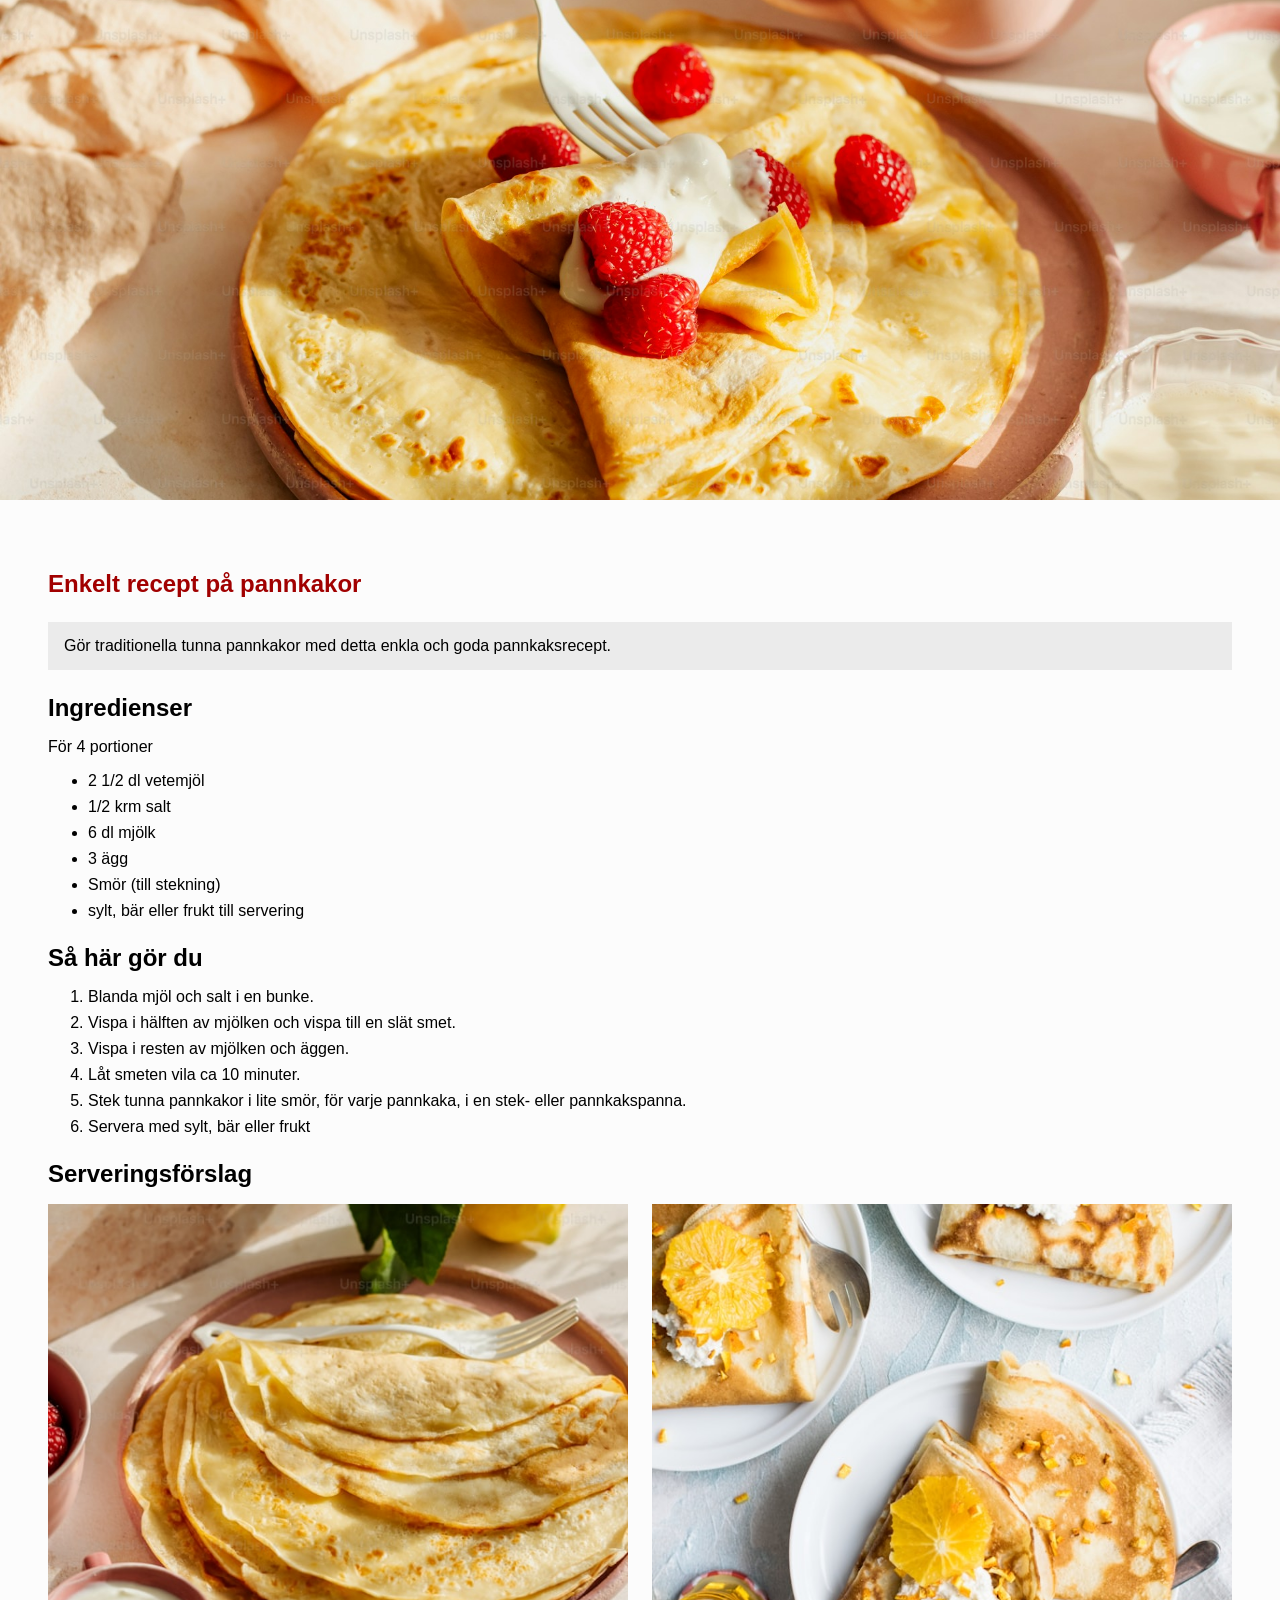
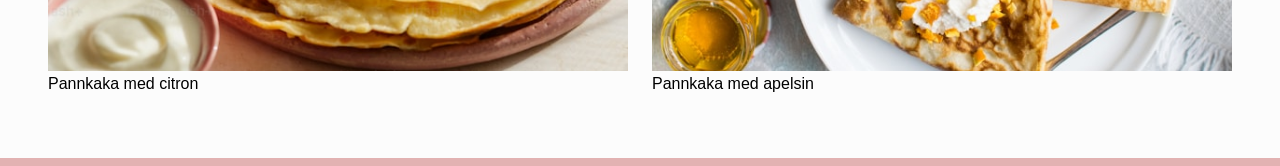
==== index.html @ b10c945f "Lagt till semantiska taggar" ====
<!DOCTYPE html>
<html lang="sv">
  <head>
    <meta charset="UTF-8" />
    <meta name="viewport" content="width=device-width, initial-scale=1.0" />
    <title>Enkelt recept på pannkakor</title>
    <link rel="stylesheet" href="style.css" />
  </head>

  <body>
    <main>
      <img src="/pics/pic1.jpg" class="bigPic" alt="Pannkaka med hallon" />
      <section>
        <h1 class="huvudRubrik">Enkelt recept på pannkakor</h1>
        <p class="beskrivning">
          Gör traditionella tunna pannkakor med detta enkla och goda
          pannkaksrecept.
        </p>

        <article>
          <h2 class="underRubrik">Ingredienser</h2>
          <p>För 4 portioner</p>
          <ul>
            <li>2 1/2 dl vetemjöl</li>
            <li>1/2 krm salt</li>
            <li>6 dl mjölk</li>
            <li>3 ägg</li>
            <li>Smör (till stekning)</li>
            <li>sylt, bär eller frukt till servering</li>
          </ul>
        </article>

        <article>
          <h2 class="underRubrik">Så här gör du</h2>
          <ol>
            <li>Blanda mjöl och salt i en bunke.</li>
            <li>Vispa i hälften av mjölken och vispa till en slät smet.</li>
            <li>Vispa i resten av mjölken och äggen.</li>
            <li>Låt smeten vila ca 10 minuter.</li>
            <li>
              Stek tunna pannkakor i lite smör, för varje pannkaka, i en stek-
              eller pannkakspanna.
            </li>
            <li>Servera med sylt, bär eller frukt</li>
          </ol>
        </article>

        <article>
          <h2 class="underRubrik">Serveringsförslag</h2>
          <div class="smallPicsArticle">
            <figure>
              <img
                src="/pics/pic2.jpg"
                class="smallPic"
                alt="Pannkaka med citron"
              />
              <figcaption>Pannkaka med citron</figcaption>
            </figure>

            <figure>
              <img
                src="/pics/pic3.jpg"
                class="smallPic"
                alt="Pannkaka med apelsin"
              />
              <figcaption>Pannkaka med apelsin</figcaption>
            </figure>
          </div>
        </article>
      </section>
    </main>
  </body>
</html>
---- style.css ----
body {
    display: flex;
    flex-direction: column;
    align-items: center;
    background: rgba(161, 0, 0, 0.3);
    margin-top: 0;
}

section {
    font-family: 'opensans', sans-serif;
    max-width: 1280px;
    background: #fcfcfc;
    align-items: center;
    padding: 48px 48px 64px 48px;
    border: #fcfcfc solid 1px;
}

ul, ol {
    margin-bottom: 24px;   
}

li {
    margin-bottom: 8px;
}

.huvudRubrik {
    color: #a10000;
    margin-bottom: 24px;
}

.underRubrik {
    margin: 0;
    margin-bottom: 16px;
}

.beskrivning {
    background: #EBEBEB;
    font-weight: 400;
    font-size: 16px;
    padding: 16px;
    line-height: 100%;
    margin: 0;
    margin-bottom: 24px;
}

.bigPic {
    width: 1280px;
    border: 1px solid #fcfcfc;
    border-top: none;
    height: 500px;
    object-fit: cover;
    display: block;

}

.smallPicsArticle {
    display: flex;
    gap: 24px;
}

.smallPicsArticle figure {
    margin: 0;
}

.smallPic {
    width: 580px;
    min-width: 300px;
    height: 467px;
    object-fit: cover;
}
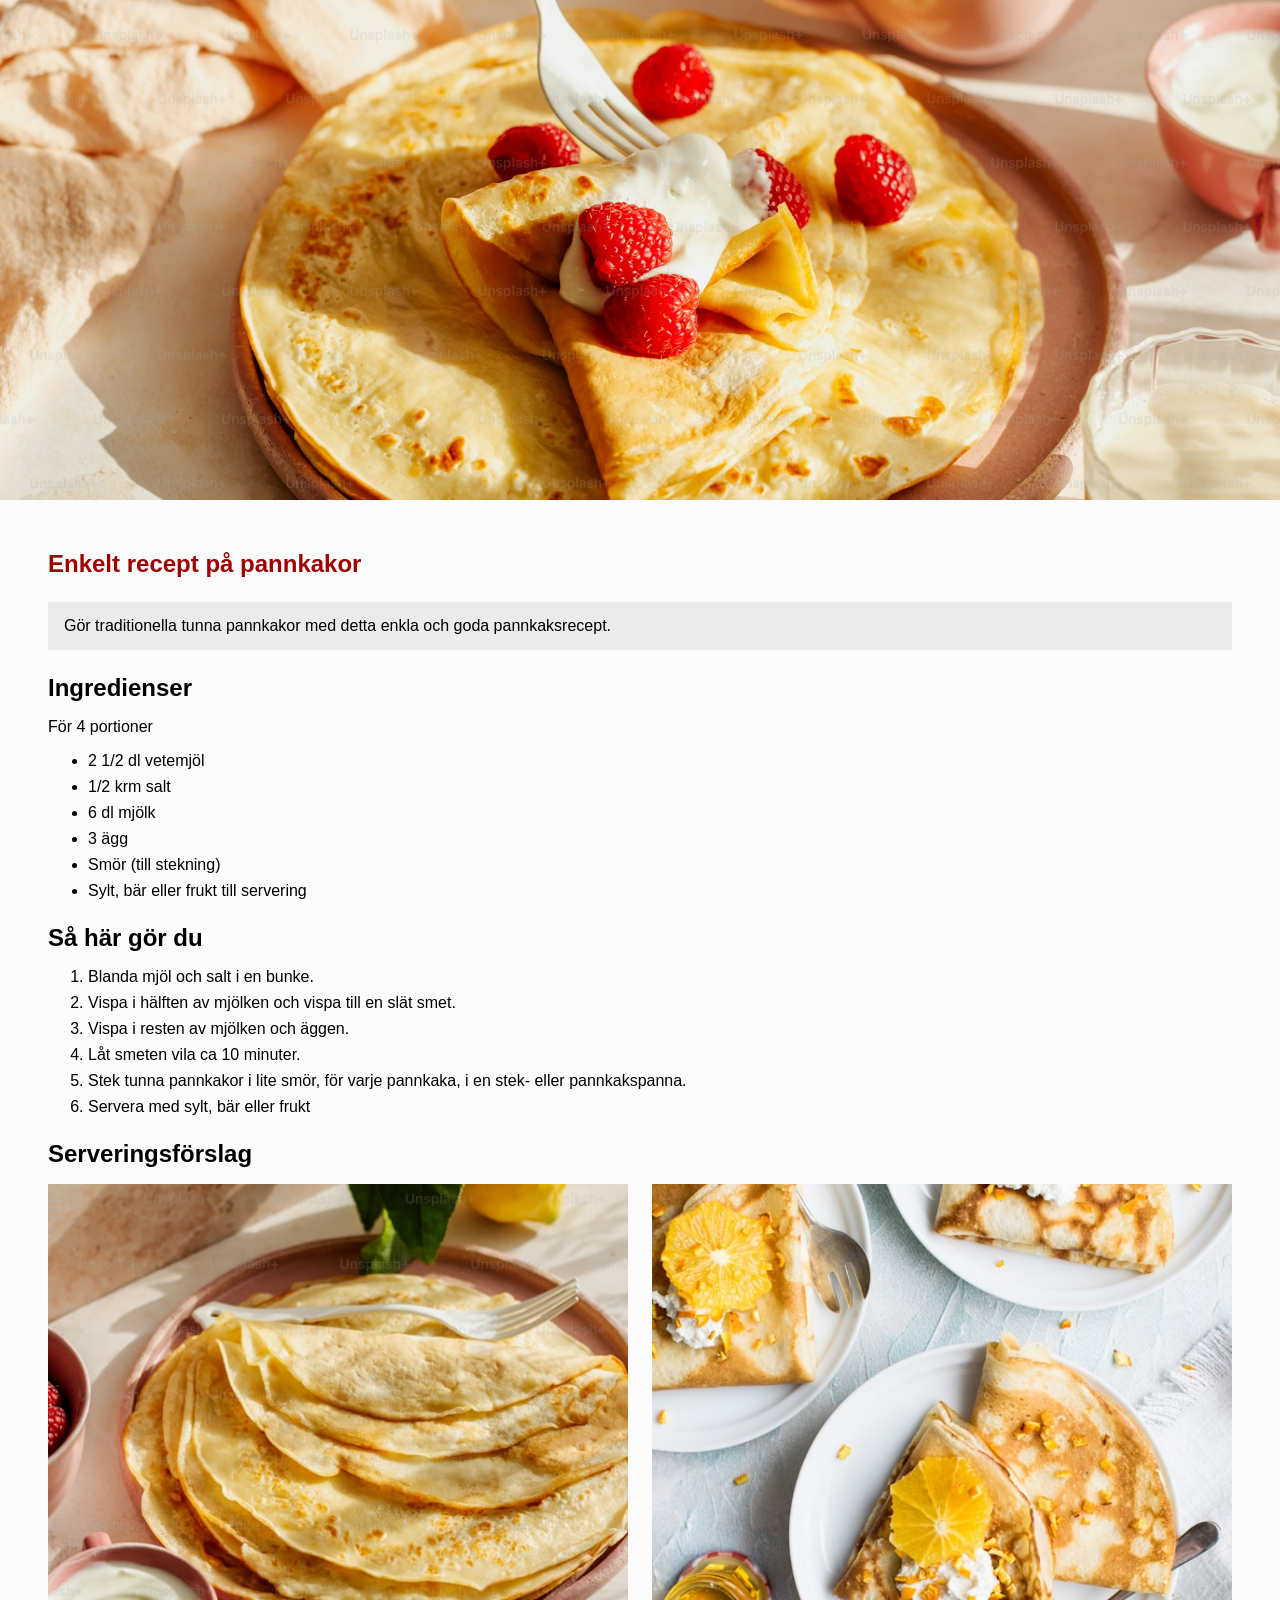
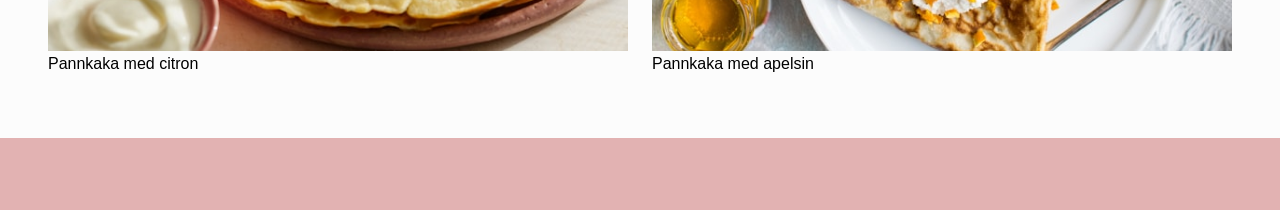
==== commit 1c697f08: "Lite mer sematiskt fix med aria" ====
--- a/index.html
+++ b/index.html
@@ -11,14 +11,14 @@
     <main>
       <img src="/pics/pic1.jpg" class="bigPic" alt="Pannkaka med hallon" />
       <section>
-        <h1 class="huvudRubrik">Enkelt recept på pannkakor</h1>
-        <p class="beskrivning">
+        <h1 class="mainHeading">Enkelt recept på pannkakor</h1>
+        <p class="description">
           Gör traditionella tunna pannkakor med detta enkla och goda
           pannkaksrecept.
         </p>
 
-        <article>
-          <h2 class="underRubrik">Ingredienser</h2>
+        <article aria-labelledby="ingredients">
+          <h2 id="ingredients" class="subHeading">Ingredienser</h2>
           <p>För 4 portioner</p>
           <ul>
             <li>2 1/2 dl vetemjöl</li>
@@ -26,12 +26,12 @@
             <li>6 dl mjölk</li>
             <li>3 ägg</li>
             <li>Smör (till stekning)</li>
-            <li>sylt, bär eller frukt till servering</li>
+            <li>Sylt, bär eller frukt till servering</li>
           </ul>
         </article>
 
-        <article>
-          <h2 class="underRubrik">Så här gör du</h2>
+        <article aria-labelledby="instructions">
+          <h2 id="instructions" class="subHeading">Så här gör du</h2>
           <ol>
             <li>Blanda mjöl och salt i en bunke.</li>
             <li>Vispa i hälften av mjölken och vispa till en slät smet.</li>
@@ -45,8 +45,8 @@
           </ol>
         </article>
 
-        <article>
-          <h2 class="underRubrik">Serveringsförslag</h2>
+        <article aria-labelledby="serving">
+          <h2 id="serving" class="subHeading">Serveringsförslag</h2>
           <div class="smallPicsArticle">
             <figure>
               <img
--- a/style.css
+++ b/style.css
@@ -12,6 +12,7 @@
     background: #fcfcfc;
     align-items: center;
     padding: 48px 48px 64px 48px;
+    margin-bottom: 64px;
     border: #fcfcfc solid 1px;
 }
 
@@ -23,17 +24,18 @@
     margin-bottom: 8px;
 }
 
-.huvudRubrik {
+.mainHeading {
     color: #a10000;
+    margin-top: 0;
     margin-bottom: 24px;
 }
 
-.underRubrik {
+.subHeading {
     margin: 0;
     margin-bottom: 16px;
 }
 
-.beskrivning {
+.description {
     background: #EBEBEB;
     font-weight: 400;
     font-size: 16px;
@@ -58,7 +60,7 @@
     gap: 24px;
 }
 
-.smallPicsArticle figure {
+.smallPicsArticle figure{
     margin: 0;
 }
 
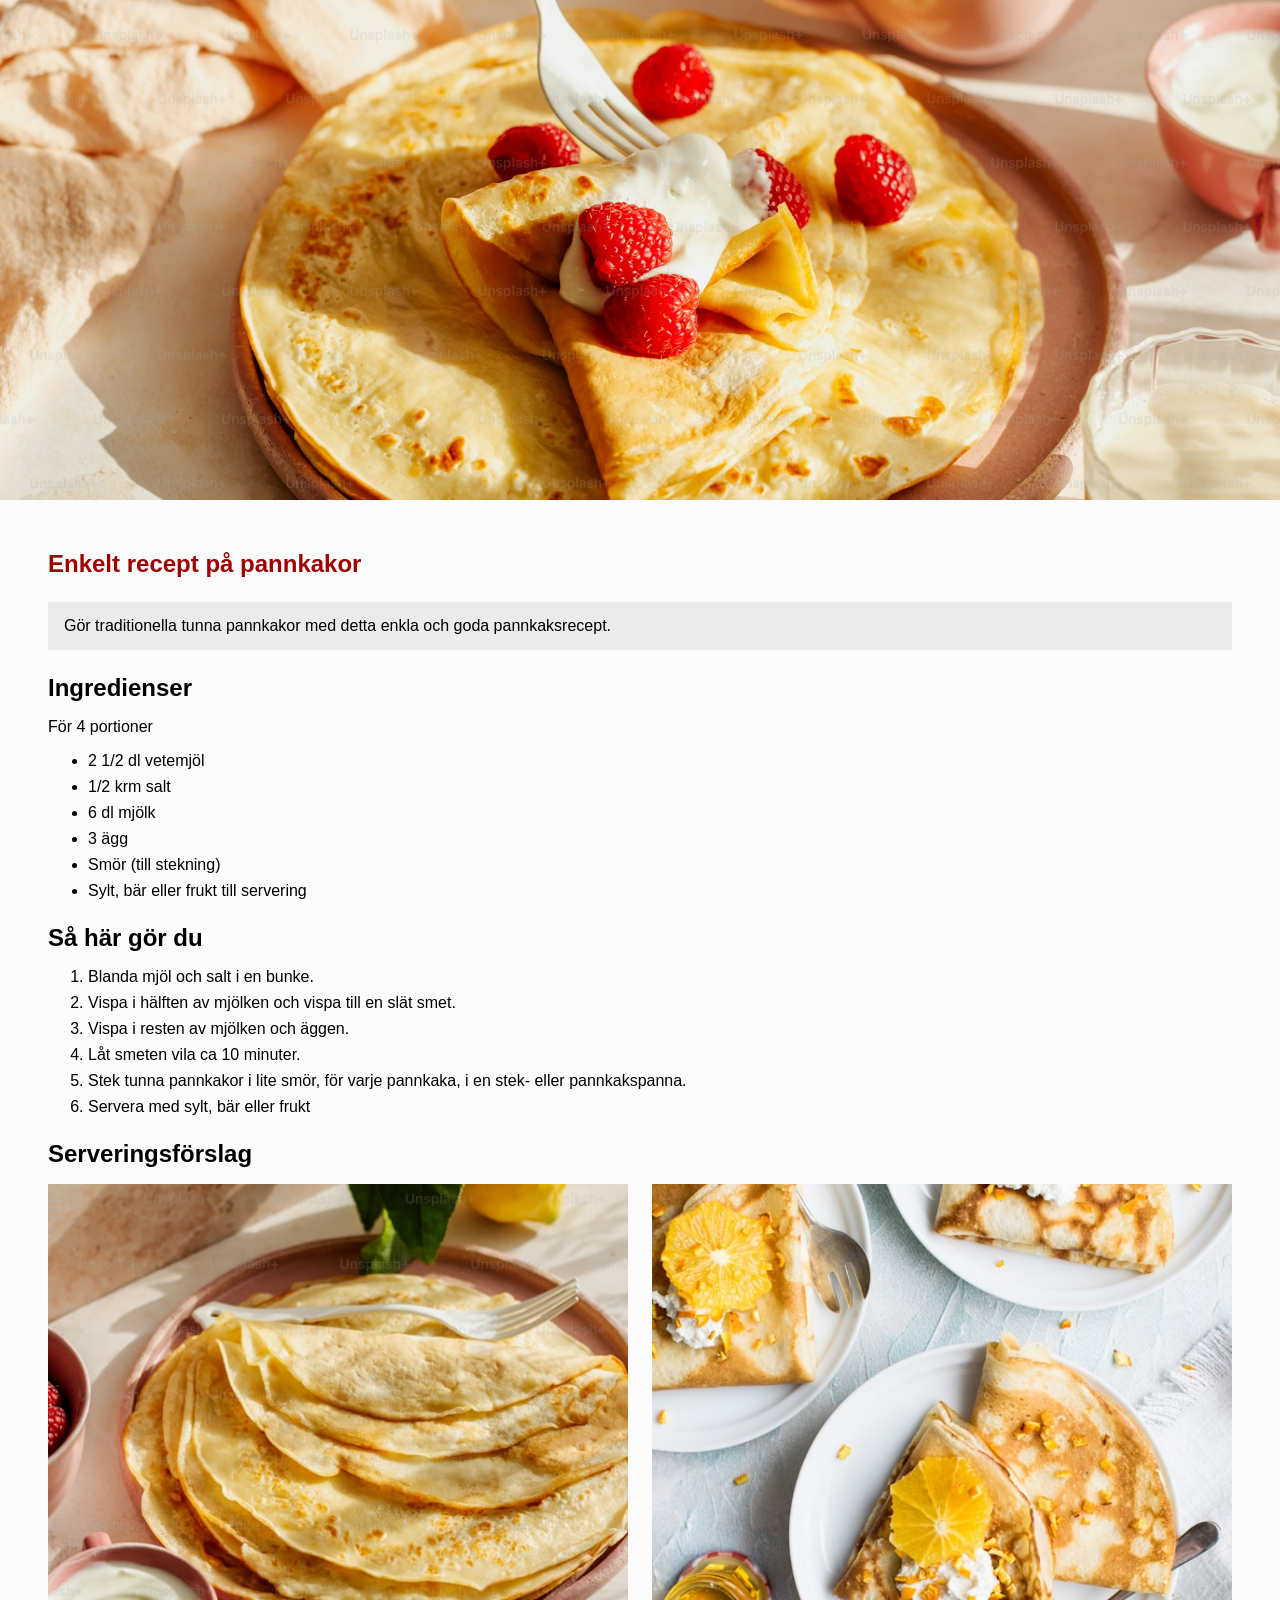
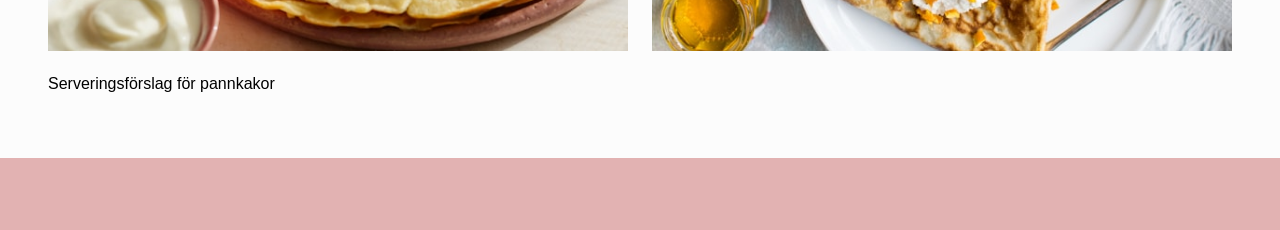
==== commit 188b11c0: "Figure fix" ====
--- a/index.html
+++ b/index.html
@@ -8,16 +8,17 @@
   </head>
 
   <body>
-    <main>
+    <a href="#main-content" class="skip-link">Hoppa till innehåll</a>
+    <main id="main-content">
       <img src="/pics/pic1.jpg" class="bigPic" alt="Pannkaka med hallon" />
-      <section>
+      <article>
         <h1 class="mainHeading">Enkelt recept på pannkakor</h1>
         <p class="description">
           Gör traditionella tunna pannkakor med detta enkla och goda
           pannkaksrecept.
         </p>
 
-        <article aria-labelledby="ingredients">
+        <section aria-labelledby="ingredients">
           <h2 id="ingredients" class="subHeading">Ingredienser</h2>
           <p>För 4 portioner</p>
           <ul>
@@ -28,9 +29,9 @@
             <li>Smör (till stekning)</li>
             <li>Sylt, bär eller frukt till servering</li>
           </ul>
-        </article>
+        </section>
 
-        <article aria-labelledby="instructions">
+        <section aria-labelledby="instructions">
           <h2 id="instructions" class="subHeading">Så här gör du</h2>
           <ol>
             <li>Blanda mjöl och salt i en bunke.</li>
@@ -43,31 +44,27 @@
             </li>
             <li>Servera med sylt, bär eller frukt</li>
           </ol>
-        </article>
+        </section>
 
-        <article aria-labelledby="serving">
+        <section aria-labelledby="serving">
           <h2 id="serving" class="subHeading">Serveringsförslag</h2>
-          <div class="smallPicsArticle">
+          <div class="smallPicsSection">
             <figure>
               <img
                 src="/pics/pic2.jpg"
                 class="smallPic"
                 alt="Pannkaka med citron"
               />
-              <figcaption>Pannkaka med citron</figcaption>
-            </figure>
-
-            <figure>
               <img
                 src="/pics/pic3.jpg"
                 class="smallPic"
                 alt="Pannkaka med apelsin"
               />
-              <figcaption>Pannkaka med apelsin</figcaption>
+              <figcaption>Serveringsförslag för pannkakor</figcaption>
             </figure>
           </div>
-        </article>
-      </section>
+        </section>
+      </article>
     </main>
   </body>
-</html>
+</html>
--- a/style.css
+++ b/style.css
@@ -6,7 +6,19 @@
     margin-top: 0;
 }
 
-section {
+.skip-link {
+  position: absolute;
+  left: -9999px;
+}
+
+.skip-link:focus {
+  left: 0;
+  top: 0;
+  background: #fff;
+  padding: 8px 8px;
+}
+
+article {
     font-family: 'opensans', sans-serif;
     max-width: 1280px;
     background: #fcfcfc;
@@ -55,13 +67,15 @@
 
 }
 
-.smallPicsArticle {
+.smallPicsSection figure{
     display: flex;
+    flex-wrap: wrap;
+    margin: 0;
     gap: 24px;
 }
 
-.smallPicsArticle figure{
-    margin: 0;
+figcaption {
+    flex-basis: 100%;
 }
 
 .smallPic {
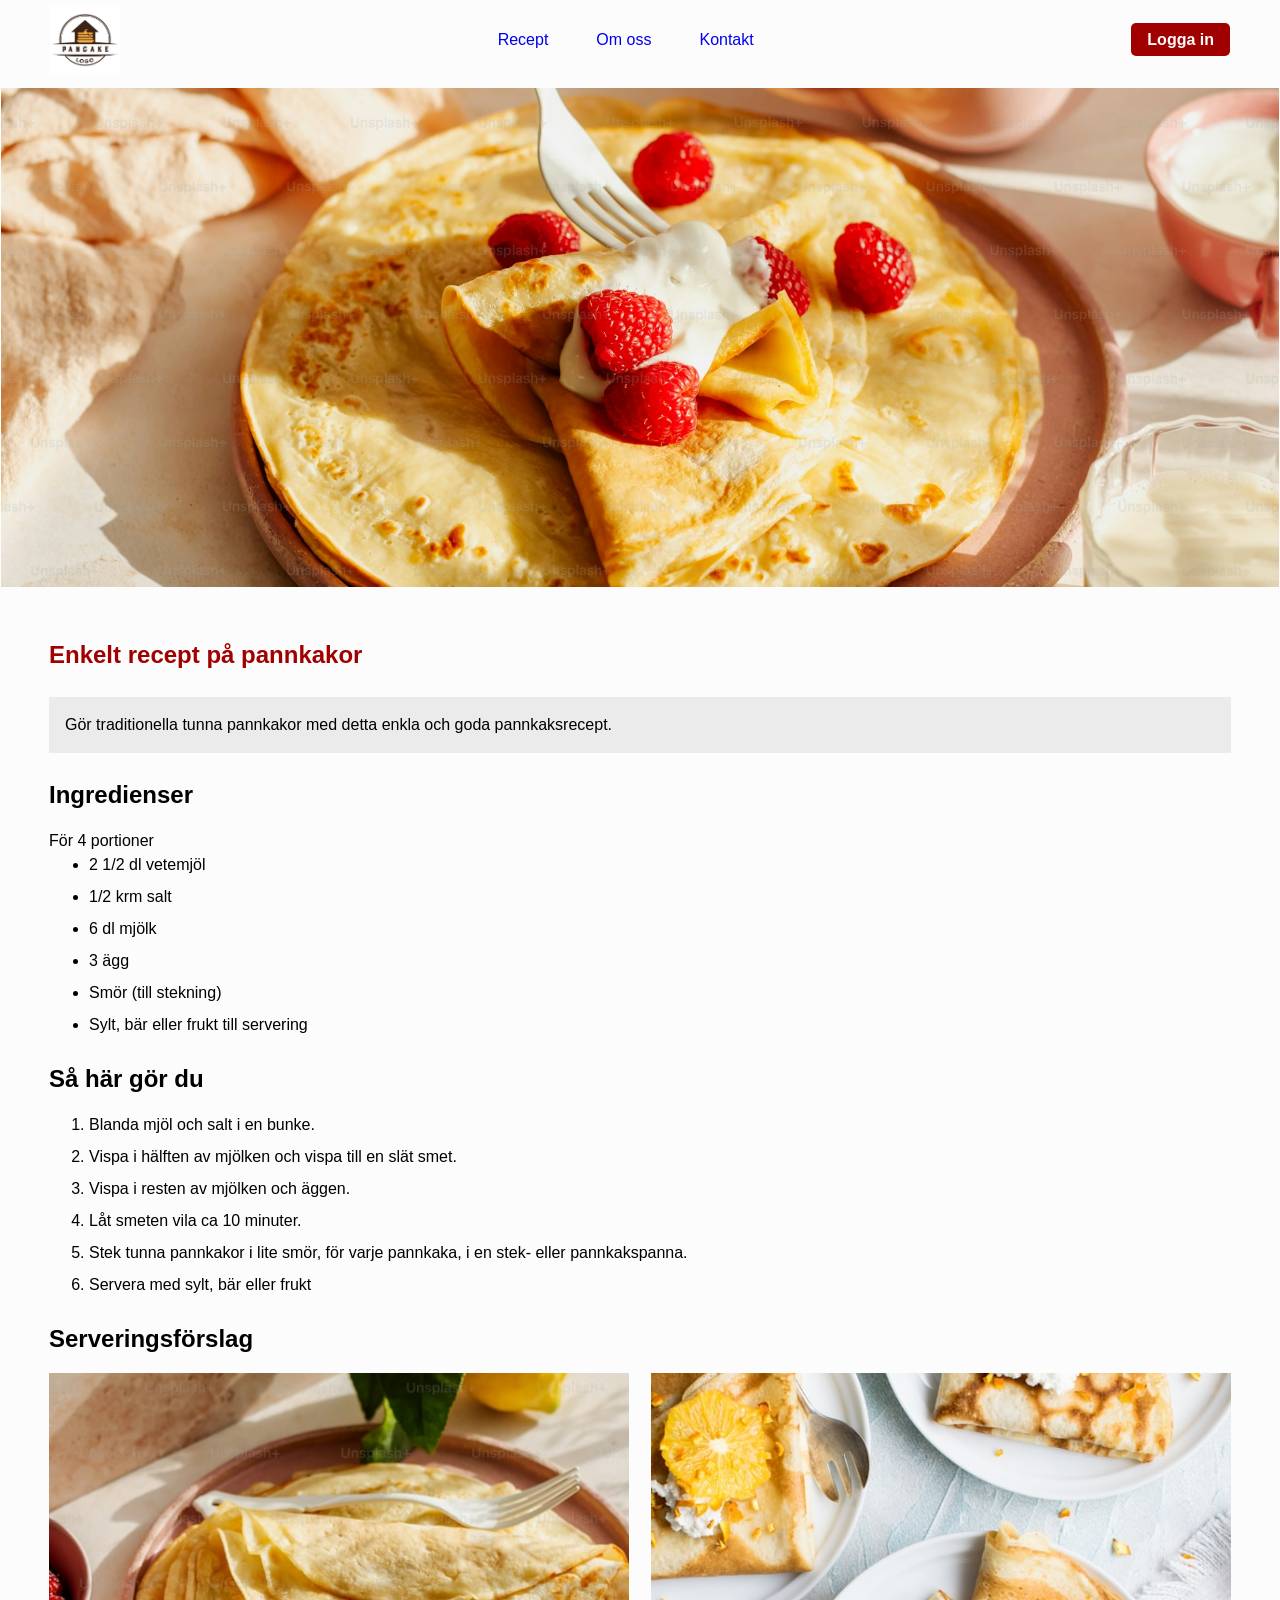
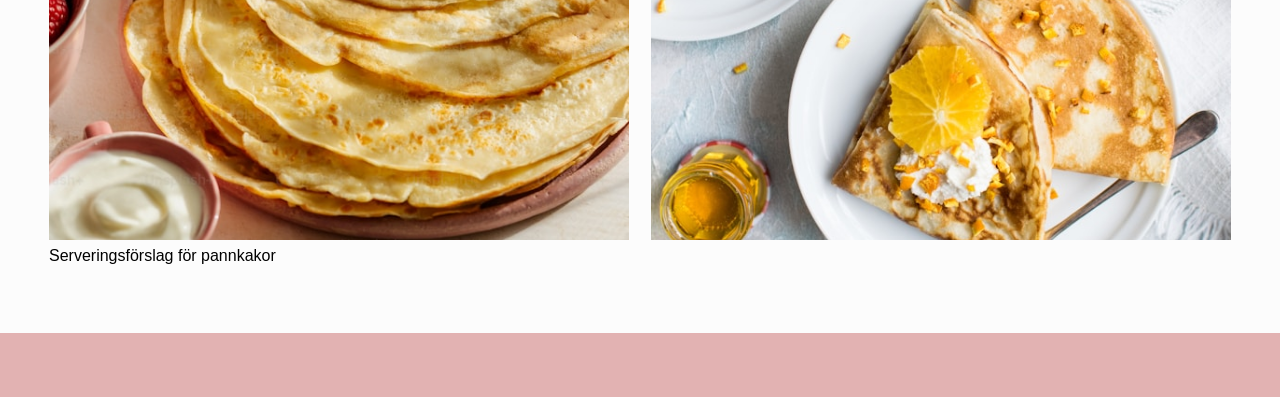
==== commit 599a391f: "Added header, navbar, nested and cleaned up" ====
--- a/index.html
+++ b/index.html
@@ -1,70 +1,82 @@
 <!DOCTYPE html>
 <html lang="sv">
-  <head>
-    <meta charset="UTF-8" />
-    <meta name="viewport" content="width=device-width, initial-scale=1.0" />
-    <title>Enkelt recept på pannkakor</title>
-    <link rel="stylesheet" href="style.css" />
-  </head>
 
-  <body>
-    <a href="#main-content" class="skip-link">Hoppa till innehåll</a>
-    <main id="main-content">
-      <img src="/pics/pic1.jpg" class="bigPic" alt="Pannkaka med hallon" />
-      <article>
-        <h1 class="mainHeading">Enkelt recept på pannkakor</h1>
-        <p class="description">
-          Gör traditionella tunna pannkakor med detta enkla och goda
-          pannkaksrecept.
-        </p>
+<head>
+  <meta charset="UTF-8" />
+  <meta name="viewport" content="width=device-width, initial-scale=1.0" />
+  <title>Enkelt recept på pannkakor</title>
+  <link rel="stylesheet" href="/styles/reset.css" />
+  <link rel="stylesheet" href="/styles/style.css" />
+</head>
 
-        <section aria-labelledby="ingredients">
-          <h2 id="ingredients" class="subHeading">Ingredienser</h2>
-          <p>För 4 portioner</p>
-          <ul>
-            <li>2 1/2 dl vetemjöl</li>
-            <li>1/2 krm salt</li>
-            <li>6 dl mjölk</li>
-            <li>3 ägg</li>
-            <li>Smör (till stekning)</li>
-            <li>Sylt, bär eller frukt till servering</li>
-          </ul>
-        </section>
+<body>
+  
+  <a href="#main" class="skip-link">Hoppa till innehåll</a>
 
-        <section aria-labelledby="instructions">
-          <h2 id="instructions" class="subHeading">Så här gör du</h2>
-          <ol>
-            <li>Blanda mjöl och salt i en bunke.</li>
-            <li>Vispa i hälften av mjölken och vispa till en slät smet.</li>
-            <li>Vispa i resten av mjölken och äggen.</li>
-            <li>Låt smeten vila ca 10 minuter.</li>
-            <li>
-              Stek tunna pannkakor i lite smör, för varje pannkaka, i en stek-
-              eller pannkakspanna.
-            </li>
-            <li>Servera med sylt, bär eller frukt</li>
-          </ol>
-        </section>
+  <header>
+    <nav class="navbar-top" aria-label="Huvudmeny">
+      <ul>
+        <li class="navbar-logo">
+          <a href="/hem.html"></a><img src="/pics/Pancake-logo.avif" alt="" />
+        </li>
+        <div class="navbar-links">
+          <li class="navbar-item"><a href="/recept.html">Recept</a></li>
+          <li class="navbar-item"><a href="/om-oss.html">Om oss</a></li>
+          <li class="navbar-item"><a href="/kontakt.html">Kontakt</a></li>
+        </div>
+        <li class="navbar-login"><a href="/logga-in.html">Logga in</a></li>
+      </ul>
+    </nav>
+  </header>
 
-        <section aria-labelledby="serving">
-          <h2 id="serving" class="subHeading">Serveringsförslag</h2>
-          <div class="smallPicsSection">
-            <figure>
-              <img
-                src="/pics/pic2.jpg"
-                class="smallPic"
-                alt="Pannkaka med citron"
-              />
-              <img
-                src="/pics/pic3.jpg"
-                class="smallPic"
-                alt="Pannkaka med apelsin"
-              />
-              <figcaption>Serveringsförslag för pannkakor</figcaption>
-            </figure>
-          </div>
-        </section>
-      </article>
-    </main>
-  </body>
+  <main class="main">
+    <img src="/pics/pic1.jpg" class="hero" alt="Pannkaka med hallon" />
+
+    <article>
+      <h1>Enkelt recept på pannkakor</h1>
+      <p class="description">
+        Gör traditionella tunna pannkakor med detta enkla och goda
+        pannkaksrecept.
+      </p>
+
+      <section aria-labelledby="ingredients">
+        <h2>Ingredienser</h2>
+        <p>För 4 portioner</p>
+        <ul>
+          <li>2 1/2 dl vetemjöl</li>
+          <li>1/2 krm salt</li>
+          <li>6 dl mjölk</li>
+          <li>3 ägg</li>
+          <li>Smör (till stekning)</li>
+          <li>Sylt, bär eller frukt till servering</li>
+        </ul>
+      </section>
+
+      <section aria-labelledby="instructions">
+        <h2>Så här gör du</h2>
+        <ol>
+          <li>Blanda mjöl och salt i en bunke.</li>
+          <li>Vispa i hälften av mjölken och vispa till en slät smet.</li>
+          <li>Vispa i resten av mjölken och äggen.</li>
+          <li>Låt smeten vila ca 10 minuter.</li>
+          <li>
+            Stek tunna pannkakor i lite smör, för varje pannkaka, i en stek-
+            eller pannkakspanna.
+          </li>
+          <li>Servera med sylt, bär eller frukt</li>
+        </ol>
+      </section>
+
+      <section aria-labelledby="serving">
+        <h2>Serveringsförslag</h2>
+        <figure>
+          <img src="/pics/pic2.jpg" class="serving-img" alt="Pannkaka med citron" />
+          <img src="/pics/pic3.jpg" class="serving-img" alt="Pannkaka med apelsin" />
+          <figcaption>Serveringsförslag för pannkakor</figcaption>
+        </figure>
+      </section>
+    </article>
+  </main>
+</body>
+
 </html>
--- a/styles/style.css
+++ b/styles/style.css
@@ -0,0 +1,122 @@
+:root {
+    --h1-color: #a10000;
+    --background-color-pink: #a100004d;
+    --background-color-white: #fcfcfc;
+    --description-grey: #EBEBEB;
+
+    --max-width: 1280px;
+}
+
+body {
+    background: var(--background-color-pink);
+    font-family: 'opensans', sans-serif;
+    margin: 0;
+}
+
+.navbar-top ul{
+    display: flex;
+    justify-content: space-around;
+    align-items: center;
+    max-width: var(--max-width);
+    background: var(--background-color-white);
+    padding-block: 5px;
+    padding-inline: 50px;
+    margin: 0 auto;
+    gap: 2rem;
+    list-style: none;
+    
+    .navbar-logo img{
+        width: 70px;
+    }
+
+    > .navbar-links {
+        flex-grow: 1;
+        display: flex;
+        justify-content: center;
+        gap: 3rem;
+    }
+
+    .navbar-item a {
+        text-decoration: none;
+    }
+
+    .navbar-login a {
+        background-color: var(--h1-color);
+        color: var(--background-color-white);
+        font-weight: bold;
+        padding: 8px 16px;
+        text-decoration: none;
+        border-radius: 5px;
+    }
+}
+
+.main {
+    max-width: var(--max-width);
+    margin: 0 auto;
+}
+
+.skip-link {
+  position: absolute;
+  left: -9999px;
+
+  &:focus {
+    left: 0;
+    top: 0;
+    background: var(--background-color-white);
+    padding: 8px 8px;
+  }
+}
+
+.hero {
+    width: 100%;
+    border: 1px solid var(--background-color-white);
+    border-block-start: none;
+    height: 500px;
+    object-fit: cover;
+}
+
+article {
+    background: var(--background-color-white);
+    padding-block: 48px 64px;
+    padding-inline: 48px 48px;
+    margin-block-end: 64px;
+    border: var(--background-color-white) solid 1px;
+}
+
+ul, ol {
+    margin-bottom: 24px;   
+}
+
+li {
+    margin-bottom: 8px;
+}
+
+h1 {
+    color: var(--h1-color);
+    margin-block-end: 24px;
+}
+
+h2 {
+    margin: 0;
+    margin-bottom: 16px;
+}
+
+.description {
+    background: var(--description-grey);
+    padding: 16px;
+    margin-block-end: 24px;
+}
+
+figure{
+    display: flex;
+    flex-wrap: wrap;
+    column-gap: 22px;
+    row-gap: 4px;
+    
+    > .serving-img {
+        width: 580px;
+        min-width: 300px;
+        height: 467px;
+        object-fit: cover;
+    }
+}
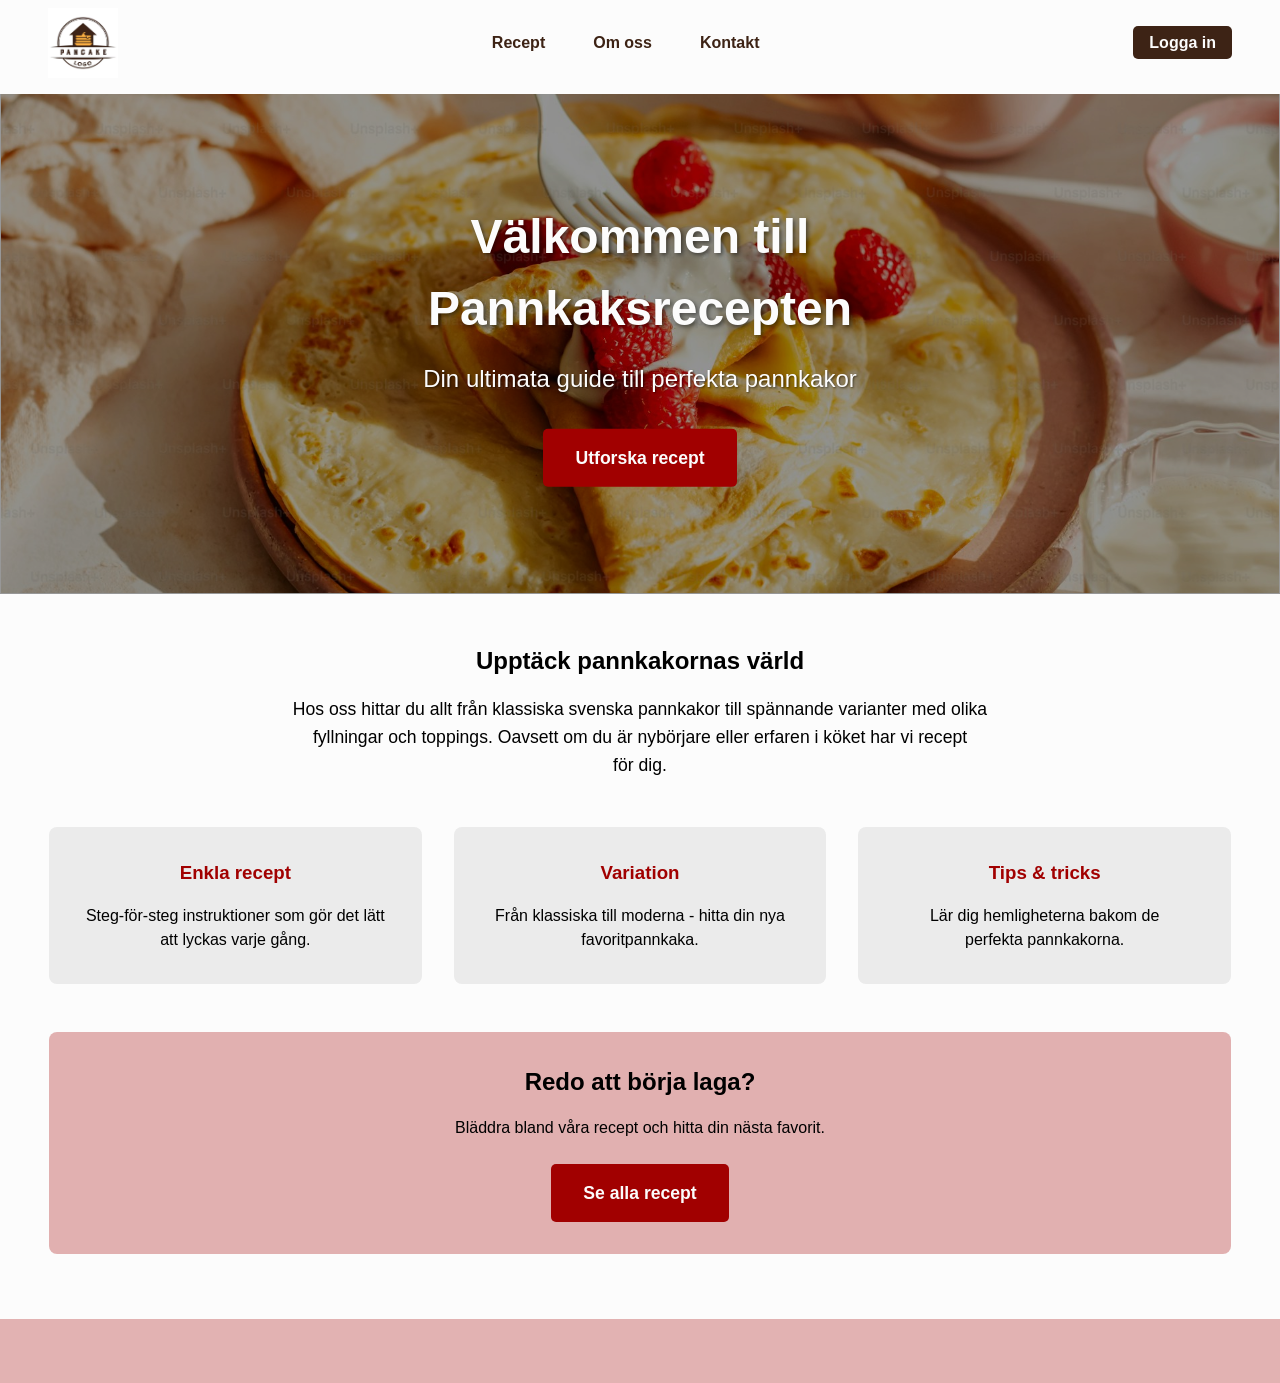
==== commit 94031e89: "Added recepie page" ====
--- a/index.html
+++ b/index.html
@@ -4,20 +4,21 @@
 <head>
   <meta charset="UTF-8" />
   <meta name="viewport" content="width=device-width, initial-scale=1.0" />
-  <title>Enkelt recept på pannkakor</title>
+  <title>Pannkaksrecepten - Din guide till perfekta pannkakor</title>
   <link rel="stylesheet" href="/styles/reset.css" />
   <link rel="stylesheet" href="/styles/style.css" />
+  <link rel="stylesheet" href="/styles/landing.css" />
 </head>
 
 <body>
-  
+
   <a href="#main" class="skip-link">Hoppa till innehåll</a>
 
   <header>
     <nav class="navbar-top" aria-label="Huvudmeny">
       <ul>
         <li class="navbar-logo">
-          <a href="/hem.html"></a><img src="/pics/Pancake-logo.avif" alt="" />
+          <a href="/index.html"><img src="/pics/Pancake-logo.avif" alt="Logotyp" /></a>
         </li>
         <div class="navbar-links">
           <li class="navbar-item"><a href="/recept.html">Recept</a></li>
@@ -29,53 +30,45 @@
     </nav>
   </header>
 
-  <main class="main">
-    <img src="/pics/pic1.jpg" class="hero" alt="Pannkaka med hallon" />
+  <main id="main" class="main">
+
+    <section class="hero-section">
+      <img src="/pics/pic1.jpg" class="hero" alt="Läckra pannkakor" />
+      <div class="hero-content">
+        <h1>Välkommen till Pannkaksrecepten</h1>
+        <p>Din ultimata guide till perfekta pannkakor</p>
+        <a href="/recept.html" class="cta-button">Utforska recept</a>
+      </div>
+    </section>
 
     <article>
-      <h1>Enkelt recept på pannkakor</h1>
-      <p class="description">
-        Gör traditionella tunna pannkakor med detta enkla och goda
-        pannkaksrecept.
-      </p>
-
-      <section aria-labelledby="ingredients">
-        <h2>Ingredienser</h2>
-        <p>För 4 portioner</p>
-        <ul>
-          <li>2 1/2 dl vetemjöl</li>
-          <li>1/2 krm salt</li>
-          <li>6 dl mjölk</li>
-          <li>3 ägg</li>
-          <li>Smör (till stekning)</li>
-          <li>Sylt, bär eller frukt till servering</li>
-        </ul>
+      <section class="intro">
+        <h2>Upptäck pannkakornas värld</h2>
+        <p>Hos oss hittar du allt från klassiska svenska pannkakor till spännande varianter med olika fyllningar och toppings. Oavsett om du är nybörjare eller erfaren i köket har vi recept för dig.</p>
       </section>
 
-      <section aria-labelledby="instructions">
-        <h2>Så här gör du</h2>
-        <ol>
-          <li>Blanda mjöl och salt i en bunke.</li>
-          <li>Vispa i hälften av mjölken och vispa till en slät smet.</li>
-          <li>Vispa i resten av mjölken och äggen.</li>
-          <li>Låt smeten vila ca 10 minuter.</li>
-          <li>
-            Stek tunna pannkakor i lite smör, för varje pannkaka, i en stek-
-            eller pannkakspanna.
-          </li>
-          <li>Servera med sylt, bär eller frukt</li>
-        </ol>
+      <section class="features">
+        <div class="feature-card">
+          <h3>Enkla recept</h3>
+          <p>Steg-för-steg instruktioner som gör det lätt att lyckas varje gång.</p>
+        </div>
+        <div class="feature-card">
+          <h3>Variation</h3>
+          <p>Från klassiska till moderna - hitta din nya favoritpannkaka.</p>
+        </div>
+        <div class="feature-card">
+          <h3>Tips & tricks</h3>
+          <p>Lär dig hemligheterna bakom de perfekta pannkakorna.</p>
+        </div>
       </section>
 
-      <section aria-labelledby="serving">
-        <h2>Serveringsförslag</h2>
-        <figure>
-          <img src="/pics/pic2.jpg" class="serving-img" alt="Pannkaka med citron" />
-          <img src="/pics/pic3.jpg" class="serving-img" alt="Pannkaka med apelsin" />
-          <figcaption>Serveringsförslag för pannkakor</figcaption>
-        </figure>
+      <section class="cta-section">
+        <h2>Redo att börja laga?</h2>
+        <p>Bläddra bland våra recept och hitta din nästa favorit.</p>
+        <a href="/recept.html" class="cta-button">Se alla recept</a>
       </section>
     </article>
+
   </main>
 </body>
 
--- a/styles/style.css
+++ b/styles/style.css
@@ -1,122 +1,129 @@
 :root {
-    --h1-color: #a10000;
-    --background-color-pink: #a100004d;
-    --background-color-white: #fcfcfc;
-    --description-grey: #EBEBEB;
+  --h1-color: #a10000;
+  --background-clr-pink: #a100004d;
+  --background-clr-white: #fcfcfc;
+  --description-grey: #ebebeb;
+  --login-brown: #3d2315;
 
-    --max-width: 1280px;
+  --max-width: 1280px;
 }
 
 body {
-    background: var(--background-color-pink);
-    font-family: 'opensans', sans-serif;
-    margin: 0;
+  background: var(--background-clr-pink);
+  font-family: "opensans", sans-serif;
+  margin: 0;
 }
 
-.navbar-top ul{
-    display: flex;
-    justify-content: space-around;
-    align-items: center;
-    max-width: var(--max-width);
-    background: var(--background-color-white);
-    padding-block: 5px;
-    padding-inline: 50px;
-    margin: 0 auto;
-    gap: 2rem;
-    list-style: none;
-    
-    .navbar-logo img{
-        width: 70px;
-    }
+ul,
+ol {
+  margin-bottom: 1.5rem;
 
-    > .navbar-links {
-        flex-grow: 1;
-        display: flex;
-        justify-content: center;
-        gap: 3rem;
-    }
-
-    .navbar-item a {
-        text-decoration: none;
-    }
-
-    .navbar-login a {
-        background-color: var(--h1-color);
-        color: var(--background-color-white);
-        font-weight: bold;
-        padding: 8px 16px;
-        text-decoration: none;
-        border-radius: 5px;
-    }
+  li {
+    margin-bottom: 0.5rem;
+  }
 }
 
-.main {
-    max-width: var(--max-width);
-    margin: 0 auto;
+h1 {
+  color: var(--h1-color);
+  margin-block-end: 1.5rem;
+}
+
+h2 {
+  margin: 0;
+  margin-bottom: 16px;
 }
 
 .skip-link {
   position: absolute;
   left: -9999px;
 
-  &:focus {
+  &:focus-visible {
     left: 0;
     top: 0;
-    background: var(--background-color-white);
-    padding: 8px 8px;
+    background: var(--background-clr-white);
+    padding: 0.5rem 0.5rem;
   }
 }
 
+.navbar-top ul {
+  display: flex;
+  justify-content: space-between;
+  align-items: center;
+  max-width: var(--max-width);
+  background: var(--background-clr-white);
+  padding-block: 0.5rem;
+  padding-inline: 48px;
+  margin: 0 auto;
+  gap: 2rem;
+  list-style: none;
+
+  .navbar-logo img {
+    width: 70px;
+  }
+
+  .navbar-links {
+    flex-grow: 1;
+    display: flex;
+    justify-content: center;
+    gap: 3rem;
+
+    .navbar-item a {
+        text-decoration: none;
+    }
+  }
+
+  .navbar-item a {
+    color: var(--login-brown);
+    font-weight: bold;
+  }
+
+  .navbar-login a {
+    background: var(--login-brown);
+    color: var(--background-clr-white);
+    font-weight: bold;
+    padding: 8px 16px;
+    text-decoration: none;
+    border-radius: 5px;
+  }
+}
+
+.main {
+  max-width: var(--max-width);
+  margin: 0 auto;
+}
+
 .hero {
-    width: 100%;
-    border: 1px solid var(--background-color-white);
-    border-block-start: none;
-    height: 500px;
-    object-fit: cover;
+  width: 100%;
+  border: 1px solid var(--background-clr-white);
+  border-block-start: none;
+  height: 500px;
+  object-fit: cover;
 }
 
 article {
-    background: var(--background-color-white);
-    padding-block: 48px 64px;
-    padding-inline: 48px 48px;
-    margin-block-end: 64px;
-    border: var(--background-color-white) solid 1px;
-}
-
-ul, ol {
-    margin-bottom: 24px;   
-}
-
-li {
-    margin-bottom: 8px;
-}
-
-h1 {
-    color: var(--h1-color);
-    margin-block-end: 24px;
-}
-
-h2 {
-    margin: 0;
-    margin-bottom: 16px;
+  background: var(--background-clr-white);
+  padding-block: 48px 64px;
+  padding-inline: 48px 48px;
+  margin-block-end: 64px;
+  border: var(--background-clr-white) solid 1px;
 }
 
 .description {
-    background: var(--description-grey);
-    padding: 16px;
-    margin-block-end: 24px;
+  background: var(--description-grey);
+  padding: 1rem;
+  margin-block-end: 1.5rem;
 }
 
-figure{
-    display: flex;
-    flex-wrap: wrap;
-    column-gap: 22px;
-    row-gap: 4px;
-    
-    > .serving-img {
-        width: 580px;
-        min-width: 300px;
-        height: 467px;
-        object-fit: cover;
-    }
+figure {
+  display: flex;
+  flex-wrap: wrap;
+  column-gap: 22px;
+  row-gap: 4px;
+
+  > .serving-img {
+    width: 580px;
+    min-width: 300px;
+    height: 467px;
+    object-fit: cover;
+  }
 }
--- a/styles/landing.css
+++ b/styles/landing.css
@@ -0,0 +1,98 @@
+.hero-section {
+  position: relative;
+}
+
+.hero-section .hero {
+  filter: brightness(0.6);
+}
+
+.hero-content {
+  position: absolute;
+  top: 50%;
+  left: 50%;
+  transform: translate(-50%, -50%);
+  text-align: center;
+  color: var(--background-clr-white);
+}
+
+.hero-content h1 {
+  color: var(--background-clr-white);
+  font-size: 3rem;
+  margin-bottom: 1rem;
+  text-shadow: 2px 2px 4px rgba(0, 0, 0, 0.5);
+}
+
+.hero-content p {
+  font-size: 1.5rem;
+  margin-bottom: 2rem;
+  text-shadow: 1px 1px 2px rgba(0, 0, 0, 0.5);
+}
+
+.cta-button {
+  display: inline-block;
+  background: var(--h1-color);
+  color: var(--background-clr-white);
+  padding: 1rem 2rem;
+  text-decoration: none;
+  border-radius: 5px;
+  font-weight: bold;
+  font-size: 1.1rem;
+  transition: background 0.3s ease;
+}
+
+.cta-button:hover {
+  background: var(--login-brown);
+}
+
+.intro {
+  text-align: center;
+  max-width: 700px;
+  margin: 0 auto 3rem;
+}
+
+.intro h2 {
+  margin-bottom: 1rem;
+}
+
+.intro p {
+  font-size: 1.1rem;
+  line-height: 1.6;
+}
+
+.features {
+  display: grid;
+  grid-template-columns: repeat(auto-fit, minmax(250px, 1fr));
+  gap: 2rem;
+  margin-bottom: 3rem;
+}
+
+.feature-card {
+  background: var(--description-grey);
+  padding: 2rem;
+  border-radius: 8px;
+  text-align: center;
+}
+
+.feature-card h3 {
+  color: var(--h1-color);
+  margin-bottom: 1rem;
+}
+
+.feature-card p {
+  line-height: 1.5;
+}
+
+.cta-section {
+  text-align: center;
+  padding: 2rem;
+  background: var(--background-clr-pink);
+  border-radius: 8px;
+}
+
+.cta-section h2 {
+  margin-bottom: 1rem;
+}
+
+.cta-section p {
+  margin-bottom: 1.5rem;
+}
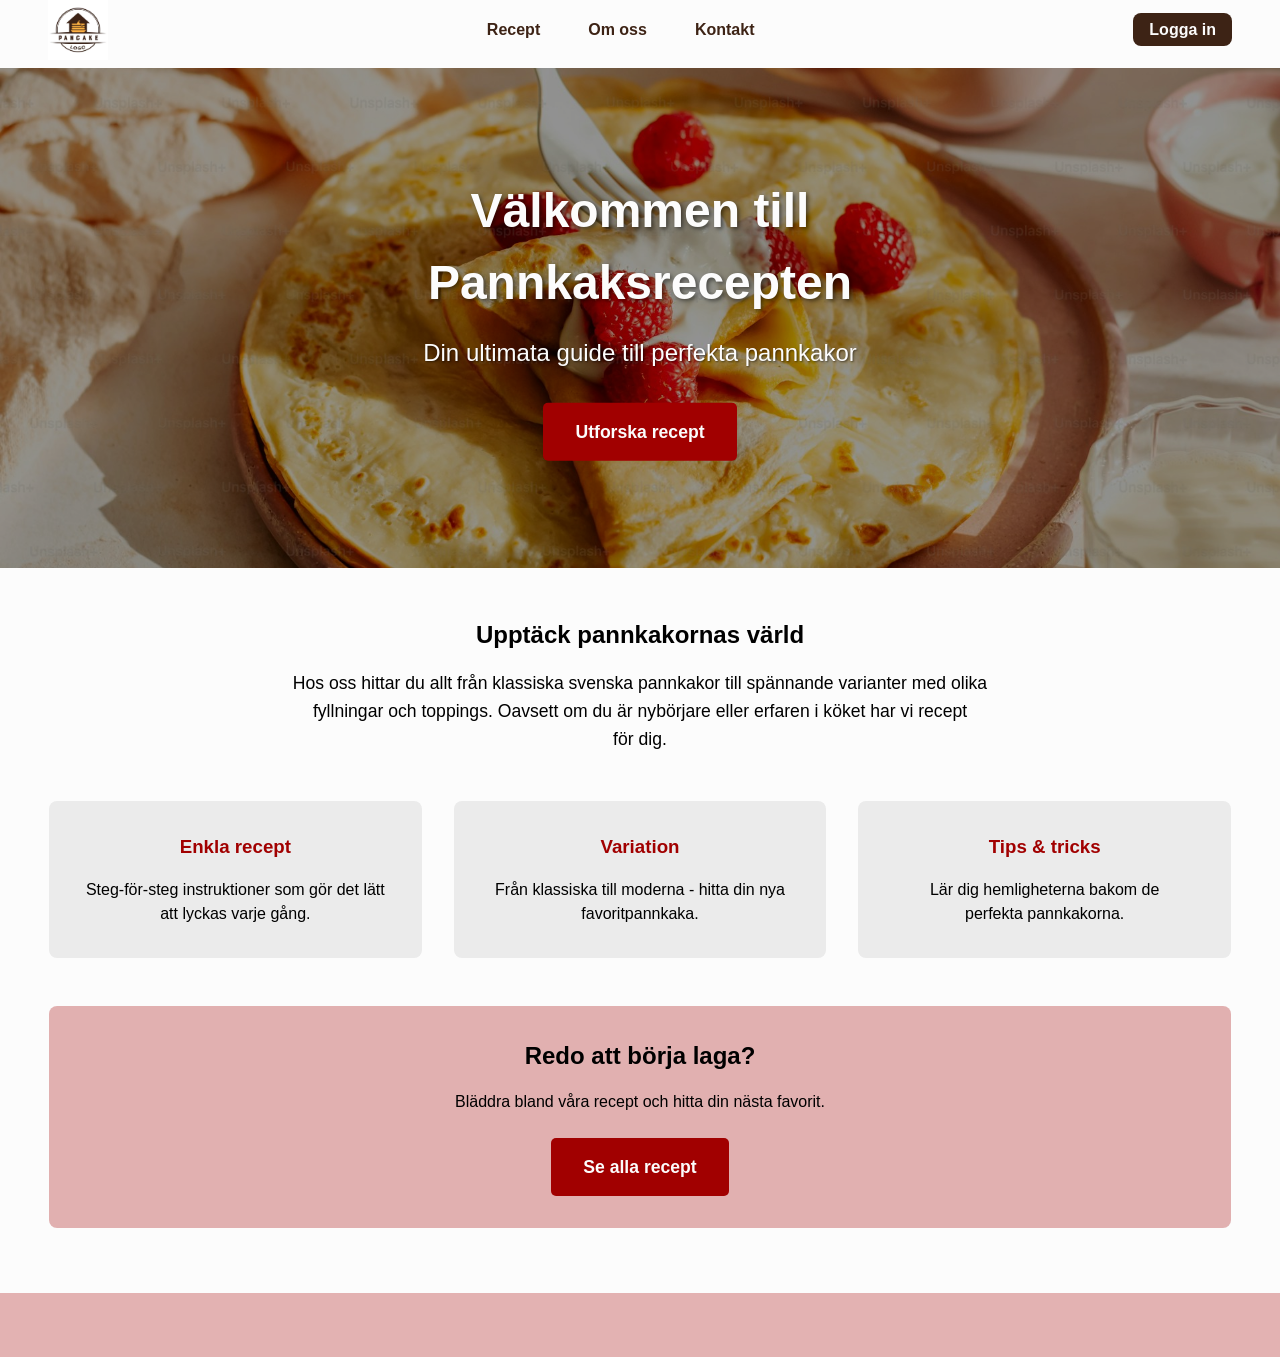
==== commit c837a11d: "Eeeeeehh..." ====
--- a/index.html
+++ b/index.html
@@ -7,7 +7,8 @@
   <title>Pannkaksrecepten - Din guide till perfekta pannkakor</title>
   <link rel="stylesheet" href="/styles/reset.css" />
   <link rel="stylesheet" href="/styles/style.css" />
-  <link rel="stylesheet" href="/styles/landing.css" />
+  <link rel="stylesheet" href="/styles/index.css" />
+  <link rel="stylesheet" href="/styles/kontakt.css" />
 </head>
 
 <body>
@@ -23,7 +24,7 @@
         <div class="navbar-links">
           <li class="navbar-item"><a href="/recept.html">Recept</a></li>
           <li class="navbar-item"><a href="/om-oss.html">Om oss</a></li>
-          <li class="navbar-item"><a href="/kontakt.html">Kontakt</a></li>
+          <li class="navbar-item"><a href="#" onclick="document.getElementById('viewModal').showModal(); return false">Kontakt</a></li>
         </div>
         <li class="navbar-login"><a href="/logga-in.html">Logga in</a></li>
       </ul>
@@ -70,6 +71,111 @@
     </article>
 
   </main>
+  <dialog class="dialog" id="viewModal" aria-labelledby="modal-title">
+    <div class="modal-top">
+      <h2 id="modal-title">Hoteyhoo</h2>
+      <button class="btn"
+        type="button"
+        onclick="document.getElementById('viewModal').close()"
+        aria-label="Stäng modal"
+      >
+        X
+      </button>
+    </div>
+      <form action="#" method="POST" class="form-group">
+        <label>
+          Namn
+          <input
+            class="form-input"
+            type="text"
+            name="name"
+            placeholder="Namn..."
+            autocomplete="name"
+            required
+          />
+        </label>
+
+        <label>
+        E-post
+          <input
+            class="form-input"
+            type="email"
+            name="email"
+            placeholder="E-post..."
+            autocomplete="email"
+            required
+          />
+        </label>
+
+        <label>
+            Datum
+            <input class="form-input" type="date" name="visit-date" />
+        </label>
+
+        <label>
+          Typ av mat
+          <select class="form-input" name="foodType">
+            <option value="" disabled selected>Välj...</option>
+            <option value="grilled">Grillat</option>
+            <option value="vegetarian">Vegetariskt</option>
+            <option value="thai">Thai</option>
+            <option value="sushi">Sushi</option>
+            <option value="lchf">LCHF</option>
+            <option value="seafood">Skaldjur</option>
+          </select>
+        </label>
+
+        <label>
+            Hur många gäster?
+            <input class="form-input" type="range" name="guests" min="0" max="10" list="nr-guests">
+            </input>
+
+            <datalist id="nr-guests">
+                <option value="0">0</option>
+                <option value="2">2</option>
+                <option value="4">4</option>
+                <option value="6">6</option>
+                <option value="8">8</option>
+                <option value="10">10</option>
+            </datalist>
+        </label>
+
+        <fieldset class="fieldset">
+            <legend>Allergier</legend>
+            <label>
+                <input type="checkbox" name="">
+                Gluten
+            </label>
+
+            <label>
+                <input type="checkbox" name="">
+                Nötter
+            </label>
+
+            <label>
+                <input type="checkbox" name="">
+                Laktos
+            </label>
+
+            <label>
+                <input type="checkbox" name="">
+                Ägg
+            </label>
+            
+            <label>
+                <input type="checkbox" name="">
+                Soja
+            </label>
+        </fieldset>
+
+        <label>
+          Övrigt
+          <textarea class="form-input" id="general" name="general" rows="4"></textarea>
+        </label>
+
+        <button class="btn" type="submit">Skicka</button>
+      </form>
+    </dialog>
 </body>
 
 </html>
--- a/styles/style.css
+++ b/styles/style.css
@@ -1,8 +1,10 @@
 :root {
-  --h1-color: #a10000;
-  --background-clr-pink: #a100004d;
+  --brand-red: #a10000;
+  --background-clr-pink: #a300004d;
+  --background-clr-light-pink: #fff7f7;
+  --background-clr-medium-pink: #fae7e7;
   --background-clr-white: #fcfcfc;
-  --description-grey: #ebebeb;
+  --border-grey: #ebebeb;
   --login-brown: #3d2315;
 
   --max-width: 1280px;
@@ -24,7 +26,7 @@
 }
 
 h1 {
-  color: var(--h1-color);
+  color: var(--brand-red);
   margin-block-end: 1.5rem;
 }
 
@@ -51,14 +53,14 @@
   align-items: center;
   max-width: var(--max-width);
   background: var(--background-clr-white);
-  padding-block: 0.5rem;
   padding-inline: 48px;
   margin: 0 auto;
   gap: 2rem;
   list-style: none;
+  flex-wrap: wrap;
 
   .navbar-logo img {
-    width: 70px;
+    width: 60px;
   }
 
   .navbar-links {
@@ -69,6 +71,10 @@
 
     .navbar-item a {
         text-decoration: none;
+    }
+
+    .navbar-item:hover a {
+        text-decoration: underline solid 0.1rem;
     }
   }
 
@@ -83,7 +89,7 @@
     font-weight: bold;
     padding: 8px 16px;
     text-decoration: none;
-    border-radius: 5px;
+    border-radius: 8px;
   }
 }
 
@@ -94,8 +100,6 @@
 
 .hero {
   width: 100%;
-  border: 1px solid var(--background-clr-white);
-  border-block-start: none;
   height: 500px;
   object-fit: cover;
 }
@@ -109,7 +113,7 @@
 }
 
 .description {
-  background: var(--description-grey);
+  background: var(--border-grey);
   padding: 1rem;
   margin-block-end: 1.5rem;
 }
--- a/styles/index.css
+++ b/styles/index.css
@@ -0,0 +1,98 @@
+.hero-section {
+  position: relative;
+}
+
+.hero-section .hero {
+  filter: brightness(0.6);
+}
+
+.hero-content {
+  position: absolute;
+  top: 50%;
+  left: 50%;
+  transform: translate(-50%, -50%);
+  text-align: center;
+  color: var(--background-clr-white);
+}
+
+.hero-content h1 {
+  color: var(--background-clr-white);
+  font-size: 3rem;
+  margin-bottom: 1rem;
+  text-shadow: 2px 2px 4px rgba(0, 0, 0, 0.5);
+}
+
+.hero-content p {
+  font-size: 1.5rem;
+  margin-bottom: 2rem;
+  text-shadow: 1px 1px 2px rgba(0, 0, 0, 0.5);
+}
+
+.cta-button {
+  display: inline-block;
+  background: var(--brand-red);
+  color: var(--background-clr-white);
+  padding: 1rem 2rem;
+  text-decoration: none;
+  border-radius: 5px;
+  font-weight: bold;
+  font-size: 1.1rem;
+  transition: background 0.3s ease;
+}
+
+.cta-button:hover {
+  background: var(--login-brown);
+}
+
+.intro {
+  text-align: center;
+  max-width: 700px;
+  margin: 0 auto 3rem;
+}
+
+.intro h2 {
+  margin-bottom: 1rem;
+}
+
+.intro p {
+  font-size: 1.1rem;
+  line-height: 1.6;
+}
+
+.features {
+  display: grid;
+  grid-template-columns: repeat(auto-fit, minmax(250px, 1fr));
+  gap: 2rem;
+  margin-bottom: 3rem;
+}
+
+.feature-card {
+  background: var(--border-grey);
+  padding: 2rem;
+  border-radius: 8px;
+  text-align: center;
+}
+
+.feature-card h3 {
+  color: var(--brand-red);
+  margin-bottom: 1rem;
+}
+
+.feature-card p {
+  line-height: 1.5;
+}
+
+.cta-section {
+  text-align: center;
+  padding: 2rem;
+  background: var(--background-clr-pink);
+  border-radius: 8px;
+}
+
+.cta-section h2 {
+  margin-bottom: 1rem;
+}
+
+.cta-section p {
+  margin-bottom: 1.5rem;
+}
--- a/styles/kontakt.css
+++ b/styles/kontakt.css
@@ -0,0 +1,83 @@
+.dialog {
+  border: none;
+  border-radius: 8px;
+  box-shadow: 0 4px 20px rgba(0, 0, 0, 0.3);
+  padding-inline: 1.5rem;
+  padding-block: 1.5rem;
+  background: var(--background-clr-light-pink);
+  margin: auto;
+  width: 95%;
+  max-width: 500px;
+
+  &::backdrop {
+    backdrop-filter: blur(4px);
+  }
+
+  .btn {
+    background: var(--brand-red);
+    color: var(--background-clr-white);
+    border-radius: 8px;
+    border: none;
+    font-weight: bold;
+    padding-block: .5rem;
+    padding-inline: 1rem;
+    cursor: pointer;
+  }
+}
+
+.modal-top {
+  display: flex;
+  justify-content: space-between;
+  align-items: center;
+  color: var(--brand-red);
+  margin-block-end: 1rem;
+}
+
+.form-group {
+  display: flex;
+  flex-direction: column;
+  gap: 1rem;
+}
+
+.form-input {
+  width: 100%;
+  padding: 0.35rem;
+  border: 1px solid var(--border-grey);
+  border-radius: 8px;
+}
+
+.dialog fieldset {
+  display: flex;
+  flex-direction: column;
+  border: none;
+  border-radius: 4px;
+  padding: 1rem;
+  background: var(--background-clr-medium-pink);
+
+  legend {
+    background-color: var(--background-clr-light-pink);
+    padding-inline: 0.5rem;
+    border-radius: 2px;
+  }
+}
+
+label,
+legend {
+  font-size: small;
+  font-weight: bold;
+}
+
+input[type="range"], input[type="checkbox"] {
+  accent-color: var(--brand-red);
+}
+
+/* .form-group:has(:not([type="radio"])[required]) label,
+fieldset:has([required]) legend {
+  display: flex;
+  gap: 1ch;
+
+  &::after {
+    content: '*';
+    color: var(--brand-red);
+  }
+} */
